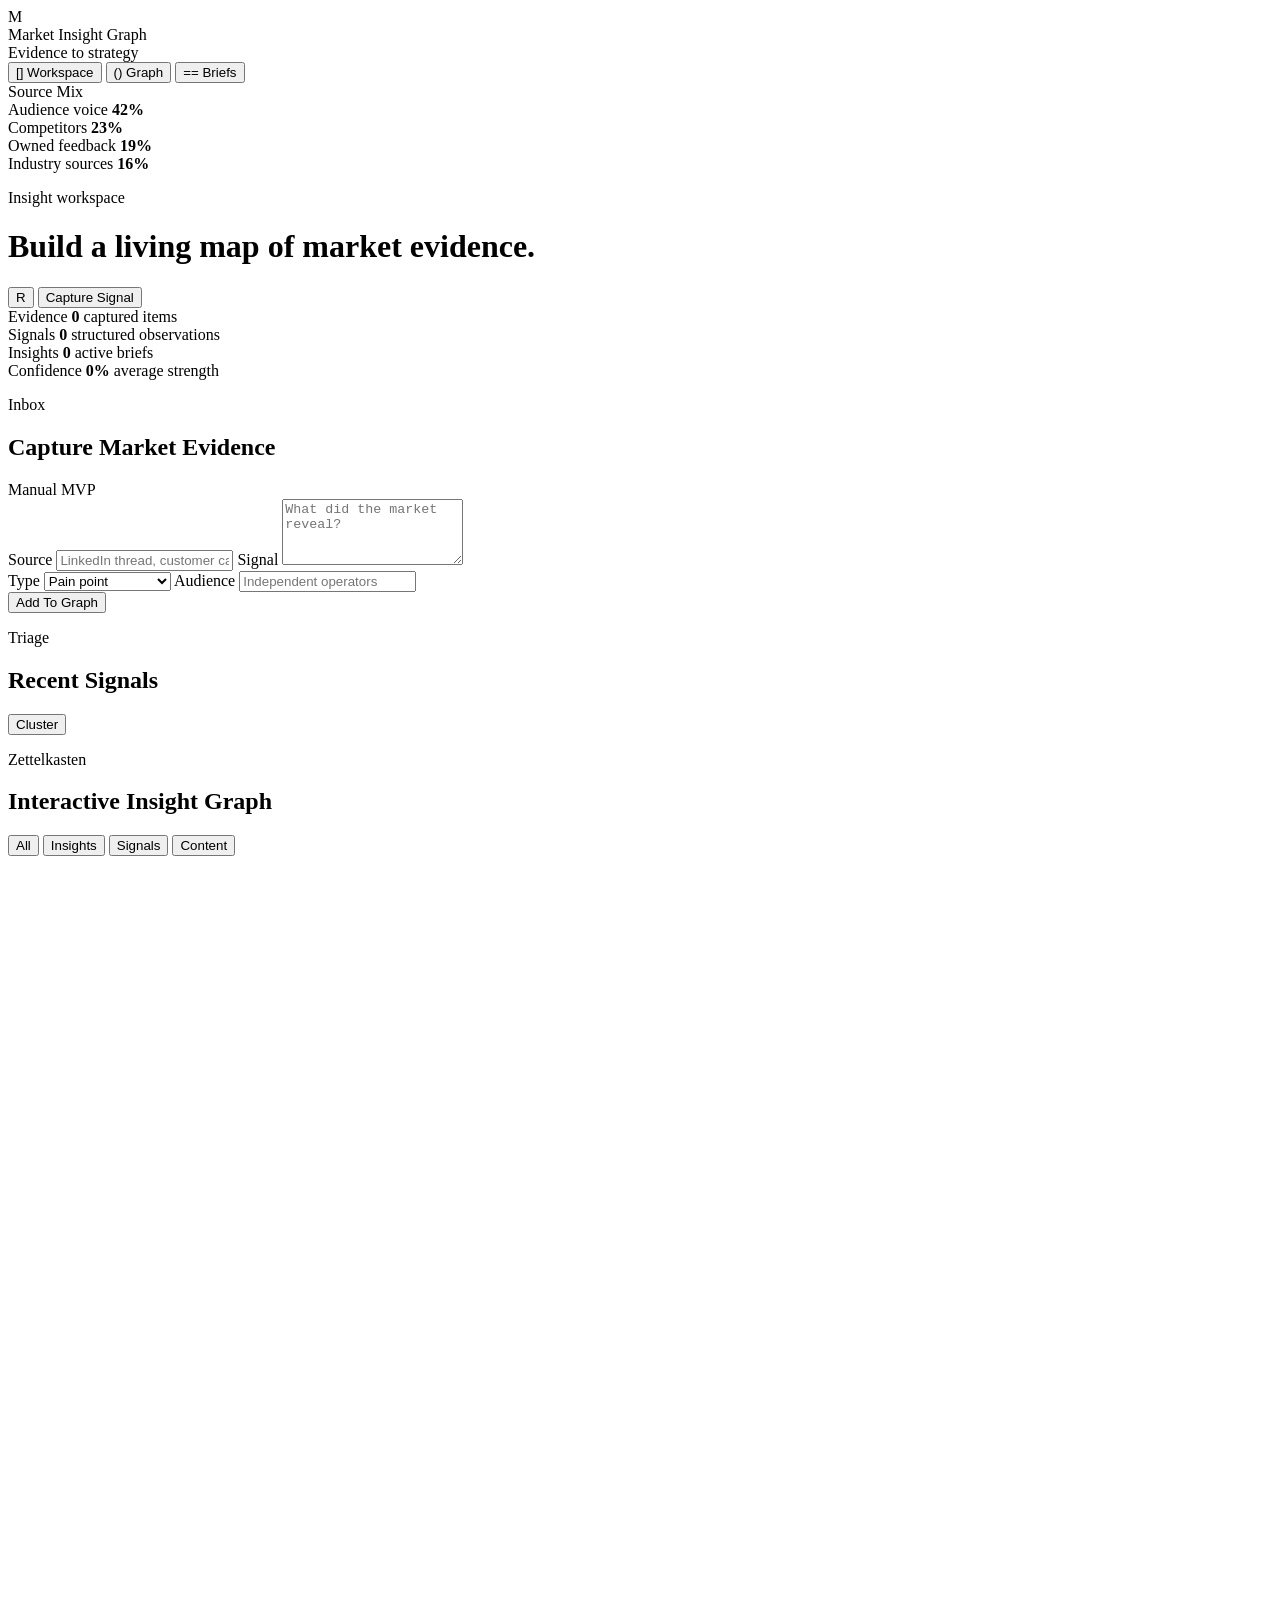
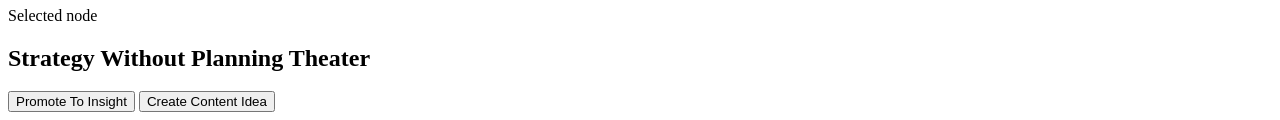
==== app/index.html @ 73455290 "Add prototype HTML" ====
<!doctype html>
<html lang="en">
  <head>
    <meta charset="utf-8">
    <meta name="viewport" content="width=device-width, initial-scale=1">
    <title>Market Insight Graph</title>
    <link rel="stylesheet" href="styles.css">
  </head>
  <body>
    <div class="app-shell">
      <aside class="sidebar" aria-label="Workspace navigation">
        <div class="brand">
          <div class="brand-mark" aria-hidden="true">M</div>
          <div>
            <div class="brand-name">Market Insight Graph</div>
            <div class="brand-subtitle">Evidence to strategy</div>
          </div>
        </div>

        <nav class="nav-list" aria-label="Primary">
          <button class="nav-item active" data-view="workspace" type="button">
            <span class="nav-icon" aria-hidden="true">[]</span>
            Workspace
          </button>
          <button class="nav-item" data-view="graph" type="button">
            <span class="nav-icon" aria-hidden="true">()</span>
            Graph
          </button>
          <button class="nav-item" data-view="briefs" type="button">
            <span class="nav-icon" aria-hidden="true">==</span>
            Briefs
          </button>
        </nav>

        <div class="source-panel">
          <div class="panel-label">Source Mix</div>
          <div class="source-row">
            <span>Audience voice</span>
            <strong>42%</strong>
          </div>
          <div class="source-row">
            <span>Competitors</span>
            <strong>23%</strong>
          </div>
          <div class="source-row">
            <span>Owned feedback</span>
            <strong>19%</strong>
          </div>
          <div class="source-row">
            <span>Industry sources</span>
            <strong>16%</strong>
          </div>
        </div>
      </aside>

      <main class="main">
        <header class="topbar">
          <div>
            <p class="eyebrow">Insight workspace</p>
            <h1>Build a living map of market evidence.</h1>
          </div>
          <div class="top-actions" aria-label="Workspace actions">
            <button class="icon-button" id="resetDemo" type="button" title="Reset demo data" aria-label="Reset demo data">R</button>
            <button class="primary-button" id="focusCapture" type="button">Capture Signal</button>
          </div>
        </header>

        <section class="metrics-grid" aria-label="Insight metrics">
          <article class="metric">
            <span class="metric-label">Evidence</span>
            <strong id="metricEvidence">0</strong>
            <span class="metric-note">captured items</span>
          </article>
          <article class="metric">
            <span class="metric-label">Signals</span>
            <strong id="metricSignals">0</strong>
            <span class="metric-note">structured observations</span>
          </article>
          <article class="metric">
            <span class="metric-label">Insights</span>
            <strong id="metricInsights">0</strong>
            <span class="metric-note">active briefs</span>
          </article>
          <article class="metric">
            <span class="metric-label">Confidence</span>
            <strong id="metricConfidence">0%</strong>
            <span class="metric-note">average strength</span>
          </article>
        </section>

        <section class="view view-active" id="workspaceView">
          <div class="workspace-grid">
            <section class="capture-panel" aria-labelledby="captureTitle">
              <div class="section-heading">
                <div>
                  <p class="eyebrow">Inbox</p>
                  <h2 id="captureTitle">Capture Market Evidence</h2>
                </div>
                <span class="status-pill">Manual MVP</span>
              </div>

              <form class="capture-form" id="captureForm">
                <label>
                  Source
                  <input id="sourceInput" name="source" type="text" placeholder="LinkedIn thread, customer call, competitor page" required>
                </label>
                <label>
                  Signal
                  <textarea id="signalInput" name="signal" rows="4" placeholder="What did the market reveal?" required></textarea>
                </label>
                <div class="form-row">
                  <label>
                    Type
                    <select id="typeInput" name="type">
                      <option value="pain_point">Pain point</option>
                      <option value="desire">Desire</option>
                      <option value="objection">Objection</option>
                      <option value="trend">Trend</option>
                      <option value="competitor_move">Competitor move</option>
                      <option value="language_pattern">Language pattern</option>
                    </select>
                  </label>
                  <label>
                    Audience
                    <input id="audienceInput" name="audience" type="text" placeholder="Independent operators">
                  </label>
                </div>
                <button class="primary-button full-width" type="submit">Add To Graph</button>
              </form>
            </section>

            <section class="signal-panel" aria-labelledby="signalsTitle">
              <div class="section-heading">
                <div>
                  <p class="eyebrow">Triage</p>
                  <h2 id="signalsTitle">Recent Signals</h2>
                </div>
                <button class="ghost-button" id="clusterSignals" type="button">Cluster</button>
              </div>
              <div class="signal-list" id="signalList"></div>
            </section>
          </div>
        </section>

        <section class="view" id="graphView">
          <div class="graph-layout">
            <section class="graph-panel" aria-labelledby="graphTitle">
              <div class="section-heading graph-heading">
                <div>
                  <p class="eyebrow">Zettelkasten</p>
                  <h2 id="graphTitle">Interactive Insight Graph</h2>
                </div>
                <div class="segmented-control" aria-label="Graph filter">
                  <button class="segment active" data-filter="all" type="button">All</button>
                  <button class="segment" data-filter="insight" type="button">Insights</button>
                  <button class="segment" data-filter="signal" type="button">Signals</button>
                  <button class="segment" data-filter="content" type="button">Content</button>
                </div>
              </div>
              <svg id="graphCanvas" viewBox="0 0 900 520" role="img" aria-label="Connected market insight graph"></svg>
            </section>

            <aside class="detail-panel" aria-labelledby="detailTitle">
              <p class="eyebrow">Selected node</p>
              <h2 id="detailTitle">Strategy Without Planning Theater</h2>
              <p id="detailSummary"></p>
              <div class="detail-meta" id="detailMeta"></div>
              <div class="detail-actions">
                <button class="primary-button" id="promoteNode" type="button">Promote To Insight</button>
                <button class="ghost-button" id="contentNode" type="button">Create Content Idea</button>
              </div>
              <div class="linked-list" id="linkedList"></div>
            </aside>
          </div>
        </section>

        <section class="view" id="briefsView">
          <div class="briefs-grid" id="briefsGrid"></div>
        </section>
      </main>
    </div>

    <div class="modal-backdrop" id="insightModal" hidden>
      <section class="modal" role="dialog" aria-modal="true" aria-labelledby="insightModalTitle">
        <div class="section-heading">
          <div>
            <p class="eyebrow">Promote signal</p>
            <h2 id="insightModalTitle">Create Insight Brief</h2>
          </div>
          <button class="icon-button" id="closeInsightModal" type="button" aria-label="Close insight form">X</button>
        </div>
        <form class="capture-form" id="insightForm">
          <label>
            Insight title
            <input id="insightTitleInput" name="title" type="text" required>
          </label>
          <label>
            Thesis
            <textarea id="insightThesisInput" name="thesis" rows="4" required></textarea>
          </label>
          <label>
            Why it matters
            <textarea id="insightWhyInput" name="why" rows="3" required></textarea>
          </label>
          <label>
            Strategic action
            <input id="insightActionInput" name="action" type="text" required>
          </label>
          <button class="primary-button full-width" type="submit">Create Insight</button>
        </form>
      </section>
    </div>

    <script src="app.js"></script>
  </body>
</html>
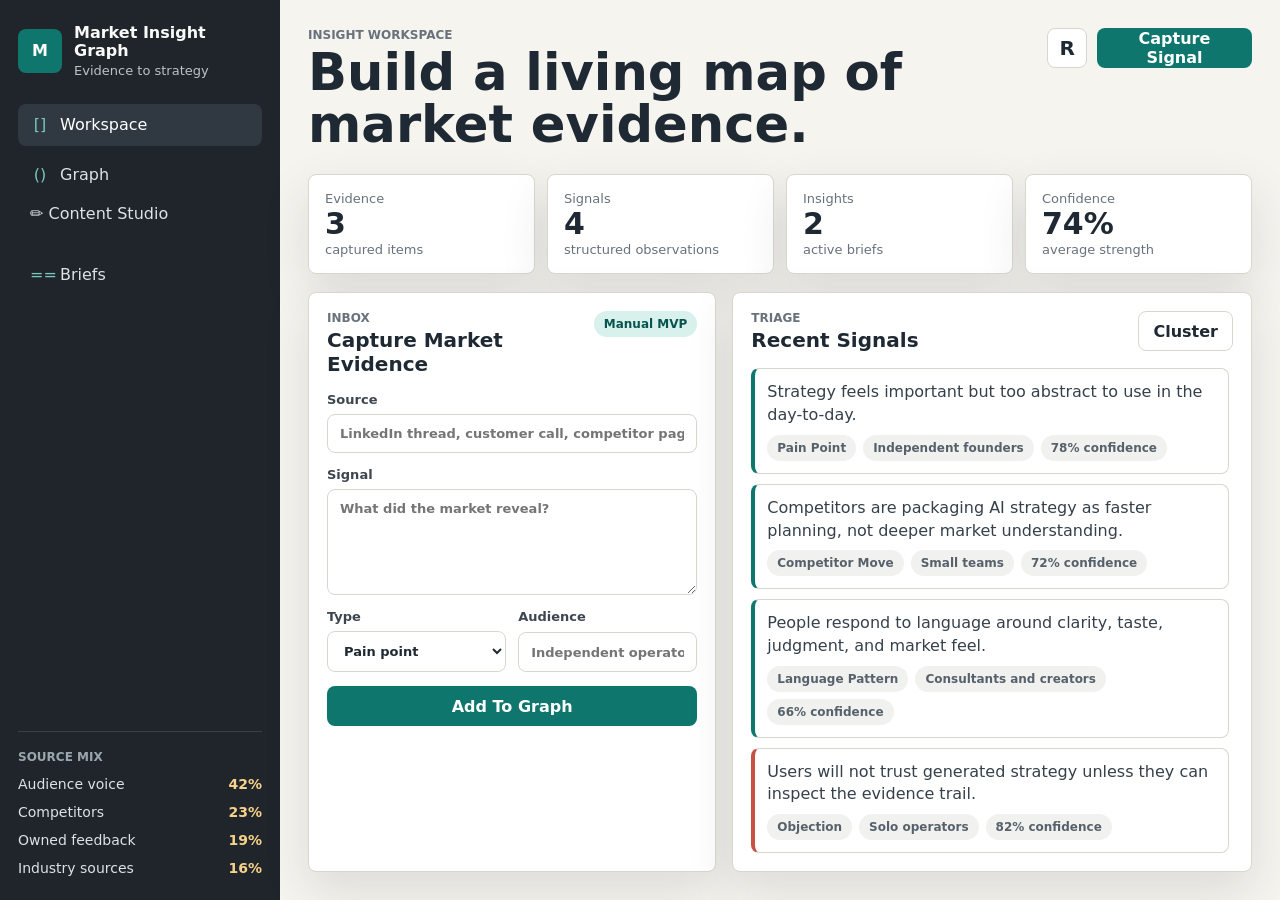
==== commit c7449c9c: "Add Content Studio — post editor, 4 graphic templates, signal queue (Jun 2026)" ====
--- a/app/index.html
+++ b/app/index.html
@@ -26,6 +26,7 @@
             <span class="nav-icon" aria-hidden="true">()</span>
             Graph
           </button>
+          <a class="nav-item" href="content-studio.html" style="text-decoration:none;display:block">✏ Content Studio</a>
           <button class="nav-item" data-view="briefs" type="button">
             <span class="nav-icon" aria-hidden="true">==</span>
             Briefs
--- a/app/styles.css
+++ b/app/styles.css
@@ -0,0 +1,674 @@
+:root {
+  color-scheme: light;
+  --bg: #f6f4ef;
+  --surface: #ffffff;
+  --surface-strong: #fdf8ed;
+  --ink: #1f2933;
+  --muted: #68717c;
+  --line: #d8d7cf;
+  --teal: #0f766e;
+  --teal-soft: #d8f1ed;
+  --coral: #c75146;
+  --gold: #b7791f;
+  --blue: #315f8c;
+  --green: #2f7d55;
+  --shadow: 0 18px 48px rgba(31, 41, 51, 0.12);
+}
+
+* {
+  box-sizing: border-box;
+}
+
+body {
+  margin: 0;
+  background: var(--bg);
+  color: var(--ink);
+  font-family: Inter, ui-sans-serif, system-ui, -apple-system, BlinkMacSystemFont, "Segoe UI", sans-serif;
+}
+
+button,
+input,
+select,
+textarea {
+  font: inherit;
+}
+
+button {
+  cursor: pointer;
+}
+
+.app-shell {
+  min-height: 100vh;
+  display: grid;
+  grid-template-columns: 280px minmax(0, 1fr);
+}
+
+.sidebar {
+  background: #20252b;
+  color: #f9faf7;
+  padding: 24px 18px;
+  display: flex;
+  flex-direction: column;
+  gap: 26px;
+}
+
+.brand {
+  display: grid;
+  grid-template-columns: 44px minmax(0, 1fr);
+  gap: 12px;
+  align-items: center;
+}
+
+.brand-mark {
+  width: 44px;
+  height: 44px;
+  border-radius: 8px;
+  display: grid;
+  place-items: center;
+  background: var(--teal);
+  color: #fff;
+  font-weight: 800;
+}
+
+.brand-name {
+  font-weight: 760;
+  line-height: 1.15;
+}
+
+.brand-subtitle {
+  margin-top: 2px;
+  color: #bac2c8;
+  font-size: 13px;
+}
+
+.nav-list {
+  display: grid;
+  gap: 8px;
+}
+
+.nav-item {
+  border: 0;
+  background: transparent;
+  color: #dce2e6;
+  min-height: 42px;
+  border-radius: 8px;
+  padding: 0 12px;
+  display: flex;
+  align-items: center;
+  gap: 10px;
+  text-align: left;
+}
+
+.nav-item.active,
+.nav-item:hover {
+  background: #303842;
+  color: #fff;
+}
+
+.nav-icon {
+  width: 20px;
+  text-align: center;
+  color: #79c8bd;
+}
+
+.source-panel {
+  margin-top: auto;
+  border-top: 1px solid rgba(255, 255, 255, 0.12);
+  padding-top: 18px;
+  display: grid;
+  gap: 12px;
+}
+
+.panel-label,
+.eyebrow {
+  margin: 0;
+  color: var(--muted);
+  font-size: 12px;
+  font-weight: 760;
+  letter-spacing: 0;
+  text-transform: uppercase;
+}
+
+.source-panel .panel-label {
+  color: #9aa7af;
+}
+
+.source-row {
+  display: flex;
+  justify-content: space-between;
+  gap: 14px;
+  color: #dce2e6;
+  font-size: 14px;
+}
+
+.source-row strong {
+  color: #f7d28a;
+}
+
+.main {
+  min-width: 0;
+  padding: 28px;
+}
+
+.topbar {
+  display: flex;
+  justify-content: space-between;
+  gap: 18px;
+  align-items: flex-start;
+}
+
+h1,
+h2,
+h3,
+p {
+  overflow-wrap: anywhere;
+}
+
+h1 {
+  margin: 4px 0 0;
+  max-width: 760px;
+  font-size: clamp(30px, 4vw, 52px);
+  line-height: 1.02;
+  letter-spacing: 0;
+}
+
+h2 {
+  margin: 3px 0 0;
+  font-size: 20px;
+  line-height: 1.2;
+}
+
+h3 {
+  margin: 0;
+  font-size: 16px;
+  line-height: 1.25;
+}
+
+.top-actions {
+  display: flex;
+  gap: 10px;
+  align-items: center;
+}
+
+.primary-button,
+.ghost-button,
+.icon-button,
+.segment {
+  min-height: 40px;
+  border-radius: 8px;
+  border: 1px solid transparent;
+  padding: 0 14px;
+  font-weight: 720;
+}
+
+.primary-button {
+  background: var(--teal);
+  color: white;
+}
+
+.primary-button:hover {
+  background: #0b5d57;
+}
+
+.ghost-button {
+  background: #fff;
+  border-color: var(--line);
+  color: var(--ink);
+}
+
+.icon-button {
+  width: 42px;
+  padding: 0;
+  background: #fff;
+  border-color: var(--line);
+  color: var(--ink);
+  font-size: 20px;
+}
+
+.full-width {
+  width: 100%;
+}
+
+.metrics-grid {
+  margin-top: 24px;
+  display: grid;
+  grid-template-columns: repeat(4, minmax(0, 1fr));
+  gap: 12px;
+}
+
+.metric,
+.capture-panel,
+.signal-panel,
+.graph-panel,
+.detail-panel,
+.brief,
+.node-card {
+  background: var(--surface);
+  border: 1px solid var(--line);
+  border-radius: 8px;
+  box-shadow: var(--shadow);
+}
+
+.metric {
+  padding: 16px;
+  display: grid;
+  gap: 3px;
+}
+
+.metric-label,
+.metric-note {
+  color: var(--muted);
+  font-size: 13px;
+}
+
+.metric strong {
+  font-size: 30px;
+  line-height: 1;
+}
+
+.view {
+  display: none;
+  margin-top: 18px;
+}
+
+.view-active {
+  display: block;
+}
+
+.workspace-grid {
+  display: grid;
+  grid-template-columns: minmax(320px, 0.88fr) minmax(0, 1.12fr);
+  gap: 16px;
+}
+
+.capture-panel,
+.signal-panel,
+.graph-panel,
+.detail-panel,
+.brief {
+  padding: 18px;
+}
+
+.section-heading {
+  display: flex;
+  align-items: flex-start;
+  justify-content: space-between;
+  gap: 14px;
+  margin-bottom: 16px;
+}
+
+.status-pill,
+.tag,
+.confidence {
+  display: inline-flex;
+  align-items: center;
+  min-height: 26px;
+  border-radius: 999px;
+  padding: 0 10px;
+  font-size: 12px;
+  font-weight: 760;
+  white-space: nowrap;
+}
+
+.status-pill {
+  background: var(--teal-soft);
+  color: #07534e;
+}
+
+.capture-form {
+  display: grid;
+  gap: 14px;
+}
+
+label {
+  display: grid;
+  gap: 7px;
+  color: #3d4650;
+  font-size: 13px;
+  font-weight: 720;
+}
+
+input,
+select,
+textarea {
+  width: 100%;
+  border: 1px solid var(--line);
+  border-radius: 8px;
+  background: #fff;
+  color: var(--ink);
+  padding: 11px 12px;
+  outline: none;
+}
+
+textarea {
+  resize: vertical;
+  min-height: 106px;
+}
+
+input:focus,
+select:focus,
+textarea:focus {
+  border-color: var(--teal);
+  box-shadow: 0 0 0 3px rgba(15, 118, 110, 0.14);
+}
+
+.form-row {
+  display: grid;
+  grid-template-columns: 1fr 1fr;
+  gap: 12px;
+}
+
+.signal-list {
+  display: grid;
+  gap: 10px;
+  max-height: 520px;
+  overflow: auto;
+  padding-right: 4px;
+}
+
+.signal-item {
+  border: 1px solid var(--line);
+  border-left: 4px solid var(--teal);
+  border-radius: 8px;
+  padding: 12px;
+  display: grid;
+  gap: 8px;
+  background: #fff;
+  text-align: left;
+  width: 100%;
+}
+
+.signal-item[data-type="objection"],
+.signal-item[data-type="contradiction"] {
+  border-left-color: var(--coral);
+}
+
+.signal-item[data-type="trend"] {
+  border-left-color: var(--blue);
+}
+
+.signal-item[data-type="desire"] {
+  border-left-color: var(--green);
+}
+
+.signal-item p {
+  margin: 0;
+  color: #35404a;
+  line-height: 1.42;
+}
+
+.signal-meta,
+.brief-meta,
+.detail-meta,
+.detail-actions {
+  display: flex;
+  flex-wrap: wrap;
+  gap: 7px;
+}
+
+.tag {
+  background: #f1f2ef;
+  color: #56616b;
+}
+
+.graph-layout {
+  display: grid;
+  grid-template-columns: minmax(0, 1fr) 340px;
+  gap: 16px;
+}
+
+.graph-heading {
+  align-items: center;
+}
+
+.segmented-control {
+  display: inline-flex;
+  border: 1px solid var(--line);
+  border-radius: 8px;
+  overflow: hidden;
+  background: #fff;
+}
+
+.segment {
+  border: 0;
+  border-radius: 0;
+  background: #fff;
+  color: #4f5a64;
+  min-height: 36px;
+}
+
+.segment.active {
+  background: #20252b;
+  color: #fff;
+}
+
+#graphCanvas {
+  width: 100%;
+  min-height: 500px;
+  display: block;
+  touch-action: none;
+  border-radius: 8px;
+  background:
+    linear-gradient(rgba(31, 41, 51, 0.055) 1px, transparent 1px),
+    linear-gradient(90deg, rgba(31, 41, 51, 0.055) 1px, transparent 1px),
+    #fbfaf6;
+  background-size: 34px 34px;
+}
+
+.graph-link {
+  stroke: #aeb6bb;
+  stroke-width: 2;
+}
+
+.graph-link.strong {
+  stroke: var(--teal);
+  stroke-width: 3;
+}
+
+.graph-node {
+  cursor: pointer;
+  user-select: none;
+}
+
+.node-ring {
+  fill: #fff;
+  stroke-width: 3;
+  filter: drop-shadow(0 8px 13px rgba(31, 41, 51, 0.16));
+}
+
+.node-text {
+  fill: #1f2933;
+  font-size: 13px;
+  font-weight: 760;
+  text-anchor: middle;
+  pointer-events: none;
+}
+
+.node-subtext {
+  fill: #68717c;
+  font-size: 11px;
+  text-anchor: middle;
+  pointer-events: none;
+}
+
+.detail-panel {
+  min-height: 360px;
+  align-self: start;
+}
+
+.detail-panel p {
+  color: #4d5963;
+  line-height: 1.5;
+}
+
+.detail-actions {
+  margin-top: 16px;
+}
+
+.detail-actions[hidden] {
+  display: none;
+}
+
+.linked-list {
+  display: grid;
+  gap: 10px;
+  margin-top: 18px;
+}
+
+.node-card {
+  box-shadow: none;
+  padding: 11px;
+}
+
+.node-card span {
+  display: block;
+  color: var(--muted);
+  font-size: 12px;
+  margin-bottom: 4px;
+}
+
+.modal-backdrop {
+  position: fixed;
+  inset: 0;
+  z-index: 20;
+  display: grid;
+  place-items: center;
+  padding: 20px;
+  background: rgba(31, 41, 51, 0.46);
+}
+
+.modal-backdrop[hidden] {
+  display: none;
+}
+
+.modal {
+  width: min(620px, 100%);
+  max-height: calc(100vh - 40px);
+  overflow: auto;
+  background: var(--surface);
+  border: 1px solid var(--line);
+  border-radius: 8px;
+  box-shadow: 0 28px 80px rgba(31, 41, 51, 0.28);
+  padding: 18px;
+}
+
+.briefs-grid {
+  display: grid;
+  grid-template-columns: repeat(2, minmax(0, 1fr));
+  gap: 16px;
+}
+
+.brief {
+  display: grid;
+  gap: 14px;
+}
+
+.brief p {
+  margin: 0;
+  color: #4d5963;
+  line-height: 1.5;
+}
+
+.brief-section {
+  display: grid;
+  gap: 6px;
+}
+
+.brief-section strong {
+  font-size: 13px;
+}
+
+.confidence.high {
+  background: #e2f4e9;
+  color: #236443;
+}
+
+.confidence.medium {
+  background: #f8edcc;
+  color: #815b14;
+}
+
+.confidence.low {
+  background: #f8dddd;
+  color: #8f332d;
+}
+
+@media (max-width: 1060px) {
+  .app-shell {
+    grid-template-columns: 1fr;
+  }
+
+  .sidebar {
+    position: static;
+    flex-direction: row;
+    align-items: center;
+    flex-wrap: wrap;
+  }
+
+  .source-panel {
+    display: none;
+  }
+
+  .nav-list {
+    display: flex;
+    flex-wrap: wrap;
+  }
+
+  .graph-layout,
+  .workspace-grid,
+  .briefs-grid {
+    grid-template-columns: 1fr;
+  }
+}
+
+@media (max-width: 720px) {
+  .main {
+    padding: 18px;
+  }
+
+  .topbar,
+  .section-heading,
+  .graph-heading {
+    flex-direction: column;
+  }
+
+  .metrics-grid {
+    grid-template-columns: repeat(2, minmax(0, 1fr));
+  }
+
+  .form-row {
+    grid-template-columns: 1fr;
+  }
+
+  .segmented-control {
+    width: 100%;
+    overflow-x: auto;
+  }
+
+  .segment {
+    flex: 1 0 auto;
+  }
+
+  #graphCanvas {
+    min-height: 420px;
+  }
+
+  .modal-backdrop {
+    align-items: start;
+  }
+}
+
+@media (max-width: 460px) {
+  .metrics-grid {
+    grid-template-columns: 1fr;
+  }
+
+  .brand {
+    grid-template-columns: 38px minmax(0, 1fr);
+  }
+
+  .brand-mark {
+    width: 38px;
+    height: 38px;
+  }
+}
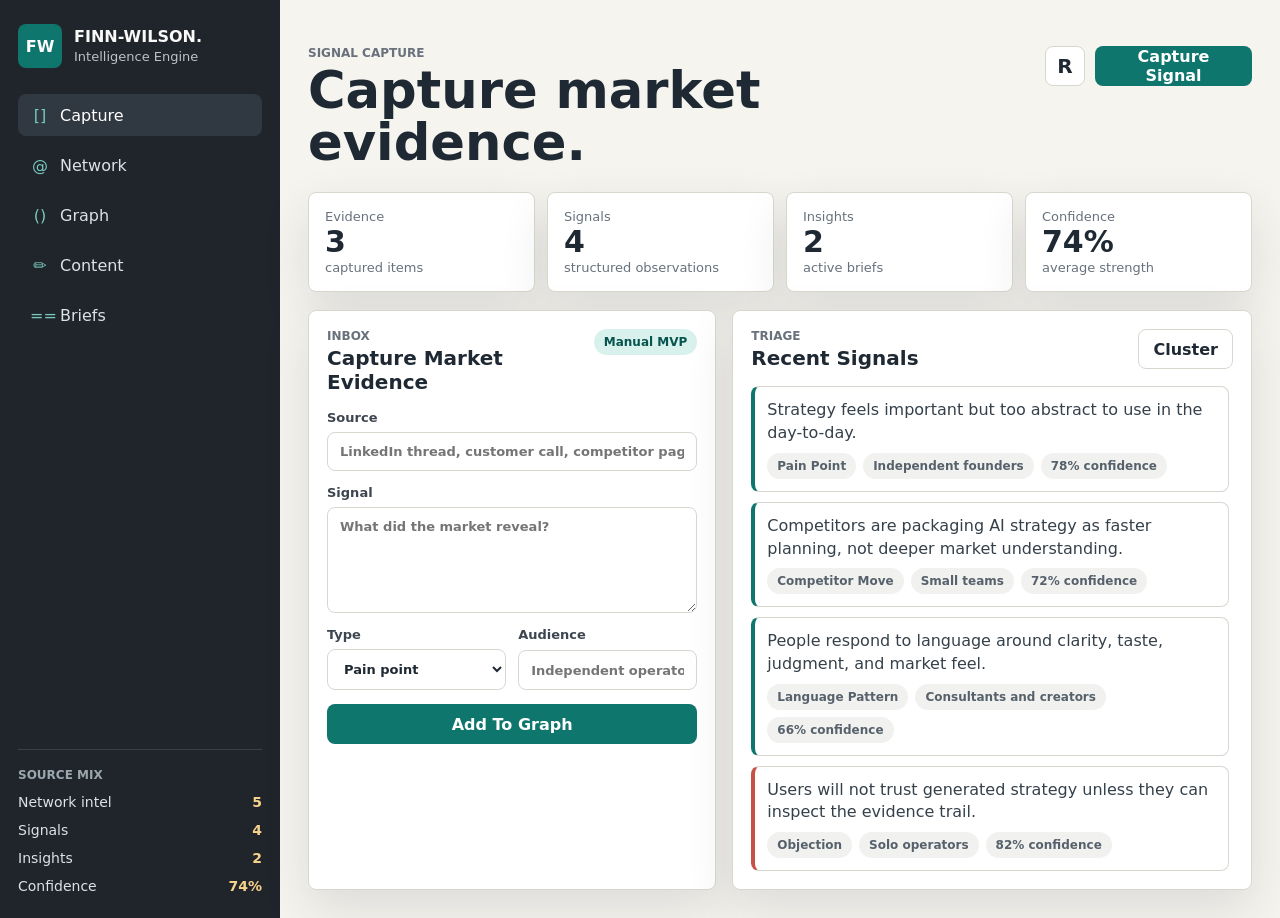
==== commit 0790352b: "Unified intelligence engine: Network profiles + Content Studio integrated (Jun 2026) - Network view:" ====
--- a/app/index.html
+++ b/app/index.html
@@ -3,30 +3,37 @@
   <head>
     <meta charset="utf-8">
     <meta name="viewport" content="width=device-width, initial-scale=1">
-    <title>Market Insight Graph</title>
+    <title>FINN-WILSON. Intelligence Engine</title>
     <link rel="stylesheet" href="styles.css">
   </head>
   <body>
     <div class="app-shell">
       <aside class="sidebar" aria-label="Workspace navigation">
         <div class="brand">
-          <div class="brand-mark" aria-hidden="true">M</div>
+          <div class="brand-mark" aria-hidden="true">FW</div>
           <div>
-            <div class="brand-name">Market Insight Graph</div>
-            <div class="brand-subtitle">Evidence to strategy</div>
+            <div class="brand-name">FINN-WILSON.</div>
+            <div class="brand-subtitle">Intelligence Engine</div>
           </div>
         </div>
 
         <nav class="nav-list" aria-label="Primary">
           <button class="nav-item active" data-view="workspace" type="button">
             <span class="nav-icon" aria-hidden="true">[]</span>
-            Workspace
+            Capture
+          </button>
+          <button class="nav-item" data-view="network" type="button">
+            <span class="nav-icon" aria-hidden="true">@</span>
+            Network
           </button>
           <button class="nav-item" data-view="graph" type="button">
             <span class="nav-icon" aria-hidden="true">()</span>
             Graph
           </button>
-          <a class="nav-item" href="content-studio.html" style="text-decoration:none;display:block">✏ Content Studio</a>
+          <button class="nav-item" data-view="content" type="button">
+            <span class="nav-icon" aria-hidden="true">✏</span>
+            Content
+          </button>
           <button class="nav-item" data-view="briefs" type="button">
             <span class="nav-icon" aria-hidden="true">==</span>
             Briefs
@@ -35,83 +42,44 @@
 
         <div class="source-panel">
           <div class="panel-label">Source Mix</div>
-          <div class="source-row">
-            <span>Audience voice</span>
-            <strong>42%</strong>
-          </div>
-          <div class="source-row">
-            <span>Competitors</span>
-            <strong>23%</strong>
-          </div>
-          <div class="source-row">
-            <span>Owned feedback</span>
-            <strong>19%</strong>
-          </div>
-          <div class="source-row">
-            <span>Industry sources</span>
-            <strong>16%</strong>
-          </div>
+          <div class="source-row"><span>Network intel</span><strong id="srcNetwork">—</strong></div>
+          <div class="source-row"><span>Signals</span><strong id="srcSignals">—</strong></div>
+          <div class="source-row"><span>Insights</span><strong id="srcInsights">—</strong></div>
+          <div class="source-row"><span>Confidence</span><strong id="srcConfidence">—</strong></div>
         </div>
       </aside>
 
-      <main class="main">
-        <header class="topbar">
-          <div>
-            <p class="eyebrow">Insight workspace</p>
-            <h1>Build a living map of market evidence.</h1>
-          </div>
-          <div class="top-actions" aria-label="Workspace actions">
-            <button class="icon-button" id="resetDemo" type="button" title="Reset demo data" aria-label="Reset demo data">R</button>
-            <button class="primary-button" id="focusCapture" type="button">Capture Signal</button>
-          </div>
-        </header>
-
-        <section class="metrics-grid" aria-label="Insight metrics">
-          <article class="metric">
-            <span class="metric-label">Evidence</span>
-            <strong id="metricEvidence">0</strong>
-            <span class="metric-note">captured items</span>
-          </article>
-          <article class="metric">
-            <span class="metric-label">Signals</span>
-            <strong id="metricSignals">0</strong>
-            <span class="metric-note">structured observations</span>
-          </article>
-          <article class="metric">
-            <span class="metric-label">Insights</span>
-            <strong id="metricInsights">0</strong>
-            <span class="metric-note">active briefs</span>
-          </article>
-          <article class="metric">
-            <span class="metric-label">Confidence</span>
-            <strong id="metricConfidence">0%</strong>
-            <span class="metric-note">average strength</span>
-          </article>
-        </section>
-
+      <main class="main" id="mainContent">
+
+        <!-- ═══════════════ WORKSPACE VIEW ═══════════════ -->
         <section class="view view-active" id="workspaceView">
-          <div class="workspace-grid">
+          <header class="topbar">
+            <div>
+              <p class="eyebrow">Signal capture</p>
+              <h1>Capture market evidence.</h1>
+            </div>
+            <div class="top-actions">
+              <button class="icon-button" id="resetDemo" type="button" title="Reset demo data">R</button>
+              <button class="primary-button" id="focusCapture" type="button">Capture Signal</button>
+            </div>
+          </header>
+          <section class="metrics-grid" aria-label="Insight metrics">
+            <article class="metric"><span class="metric-label">Evidence</span><strong id="metricEvidence">0</strong><span class="metric-note">captured items</span></article>
+            <article class="metric"><span class="metric-label">Signals</span><strong id="metricSignals">0</strong><span class="metric-note">structured observations</span></article>
+            <article class="metric"><span class="metric-label">Insights</span><strong id="metricInsights">0</strong><span class="metric-note">active briefs</span></article>
+            <article class="metric"><span class="metric-label">Confidence</span><strong id="metricConfidence">0%</strong><span class="metric-note">average strength</span></article>
+          </section>
+          <div class="workspace-grid" style="margin-top:18px">
             <section class="capture-panel" aria-labelledby="captureTitle">
               <div class="section-heading">
-                <div>
-                  <p class="eyebrow">Inbox</p>
-                  <h2 id="captureTitle">Capture Market Evidence</h2>
-                </div>
+                <div><p class="eyebrow">Inbox</p><h2 id="captureTitle">Capture Market Evidence</h2></div>
                 <span class="status-pill">Manual MVP</span>
               </div>
-
               <form class="capture-form" id="captureForm">
-                <label>
-                  Source
-                  <input id="sourceInput" name="source" type="text" placeholder="LinkedIn thread, customer call, competitor page" required>
-                </label>
-                <label>
-                  Signal
-                  <textarea id="signalInput" name="signal" rows="4" placeholder="What did the market reveal?" required></textarea>
-                </label>
+                <label>Source<input id="sourceInput" name="source" type="text" placeholder="LinkedIn thread, customer call, competitor page" required></label>
+                <label>Signal<textarea id="signalInput" name="signal" rows="4" placeholder="What did the market reveal?" required></textarea></label>
                 <div class="form-row">
-                  <label>
-                    Type
+                  <label>Type
                     <select id="typeInput" name="type">
                       <option value="pain_point">Pain point</option>
                       <option value="desire">Desire</option>
@@ -121,21 +89,14 @@
                       <option value="language_pattern">Language pattern</option>
                     </select>
                   </label>
-                  <label>
-                    Audience
-                    <input id="audienceInput" name="audience" type="text" placeholder="Independent operators">
-                  </label>
+                  <label>Audience<input id="audienceInput" name="audience" type="text" placeholder="Independent operators"></label>
                 </div>
                 <button class="primary-button full-width" type="submit">Add To Graph</button>
               </form>
             </section>
-
             <section class="signal-panel" aria-labelledby="signalsTitle">
               <div class="section-heading">
-                <div>
-                  <p class="eyebrow">Triage</p>
-                  <h2 id="signalsTitle">Recent Signals</h2>
-                </div>
+                <div><p class="eyebrow">Triage</p><h2 id="signalsTitle">Recent Signals</h2></div>
                 <button class="ghost-button" id="clusterSignals" type="button">Cluster</button>
               </div>
               <div class="signal-list" id="signalList"></div>
@@ -143,24 +104,55 @@
           </div>
         </section>
 
+        <!-- ═══════════════ NETWORK VIEW ═══════════════ -->
+        <section class="view" id="networkView">
+          <header class="topbar">
+            <div><p class="eyebrow">Relationship intelligence</p><h1>Know everyone. Call anyone.</h1></div>
+            <div class="top-actions">
+              <button class="ghost-button" id="addProfileBtn" type="button">+ Add Profile</button>
+            </div>
+          </header>
+
+          <!-- Connection Generator -->
+          <div class="connection-generator" style="margin-top:18px">
+            <div class="section-heading">
+              <div><p class="eyebrow">Generated from your insight graph</p><h2>Who to connect with next</h2></div>
+              <span class="status-pill">Auto-generated</span>
+            </div>
+            <div class="gen-targets" id="connectionTargets"></div>
+          </div>
+
+          <!-- Tier 1 -->
+          <div class="profiles-section" style="margin-top:24px">
+            <p class="eyebrow" style="margin-bottom:12px">Tier 1 — Priority relationships</p>
+            <div class="profiles-grid" id="tier1Grid"></div>
+          </div>
+
+          <!-- Tier 2 -->
+          <div class="profiles-section" style="margin-top:20px">
+            <p class="eyebrow" style="margin-bottom:12px">Tier 2 — Growing relationships</p>
+            <div class="profiles-grid" id="tier2Grid"></div>
+          </div>
+        </section>
+
+        <!-- ═══════════════ GRAPH VIEW ═══════════════ -->
         <section class="view" id="graphView">
-          <div class="graph-layout">
+          <header class="topbar">
+            <div><p class="eyebrow">Zettelkasten</p><h1>Interactive Insight Graph</h1></div>
+            <div class="top-actions">
+              <div class="segmented-control" aria-label="Graph filter">
+                <button class="segment active" data-filter="all" type="button">All</button>
+                <button class="segment" data-filter="insight" type="button">Insights</button>
+                <button class="segment" data-filter="signal" type="button">Signals</button>
+                <button class="segment" data-filter="content" type="button">Content</button>
+              </div>
+            </div>
+          </header>
+          <div class="graph-layout" style="margin-top:18px">
             <section class="graph-panel" aria-labelledby="graphTitle">
-              <div class="section-heading graph-heading">
-                <div>
-                  <p class="eyebrow">Zettelkasten</p>
-                  <h2 id="graphTitle">Interactive Insight Graph</h2>
-                </div>
-                <div class="segmented-control" aria-label="Graph filter">
-                  <button class="segment active" data-filter="all" type="button">All</button>
-                  <button class="segment" data-filter="insight" type="button">Insights</button>
-                  <button class="segment" data-filter="signal" type="button">Signals</button>
-                  <button class="segment" data-filter="content" type="button">Content</button>
-                </div>
-              </div>
+              <div class="section-heading graph-heading"><p class="eyebrow">Signal network</p></div>
               <svg id="graphCanvas" viewBox="0 0 900 520" role="img" aria-label="Connected market insight graph"></svg>
             </section>
-
             <aside class="detail-panel" aria-labelledby="detailTitle">
               <p class="eyebrow">Selected node</p>
               <h2 id="detailTitle">Strategy Without Planning Theater</h2>
@@ -168,46 +160,271 @@
               <div class="detail-meta" id="detailMeta"></div>
               <div class="detail-actions">
                 <button class="primary-button" id="promoteNode" type="button">Promote To Insight</button>
-                <button class="ghost-button" id="contentNode" type="button">Create Content Idea</button>
+                <button class="ghost-button" id="contentNode" type="button">Create Content</button>
               </div>
               <div class="linked-list" id="linkedList"></div>
             </aside>
           </div>
         </section>
 
+        <!-- ═══════════════ CONTENT VIEW ═══════════════ -->
+        <section class="view" id="contentView">
+          <div class="content-panels">
+            <!-- Signal queue -->
+            <aside class="cs-panel cs-signals">
+              <div class="cs-panel-head">
+                <p class="eyebrow">Signal Queue</p>
+              </div>
+              <div class="cs-signal-list" id="csSignalList"></div>
+              <div class="cs-panel-foot">
+                <button class="cs-add-btn" id="csAddSignalBtn">+ Add signal</button>
+              </div>
+            </aside>
+
+            <!-- Post editor -->
+            <main class="cs-panel cs-editor">
+              <div class="cs-format-bar">
+                <button class="cs-fmt-tab active" data-fmt="teardown" type="button">Teardown</button>
+                <button class="cs-fmt-tab" data-fmt="thesis" type="button">Thesis Post</button>
+                <button class="cs-fmt-tab" data-fmt="framework" type="button">Framework</button>
+                <button class="cs-fmt-tab" data-fmt="tool" type="button">Tool Pull</button>
+                <div class="cs-voice-score">
+                  <span class="vs-label">Voice</span>
+                  <span class="vs-value" id="vsValue">—</span>
+                </div>
+              </div>
+              <div class="cs-editor-body">
+                <div class="cs-voice-hint">
+                  <span class="cs-hint-stream" id="csHintStream">From the Field</span>
+                  <p class="cs-hint-text" id="csHintText">Real numbers, real observation. Feels like a debrief. First person throughout. If you haven't got a real number, go get one.</p>
+                </div>
+                <div class="cs-hooks" id="csHooks" hidden>
+                  <p class="eyebrow" style="margin-bottom:8px">Suggested hooks — click to use</p>
+                  <div class="cs-hook-list" id="csHookList"></div>
+                </div>
+                <div class="cs-active-signal" id="csActiveSignal" hidden>
+                  <span id="csActiveSignalText"></span>
+                </div>
+                <textarea class="cs-textarea" id="csTextarea" placeholder="Pick a signal or click a hook to start..."></textarea>
+                <div class="cs-voice-flags" id="csVoiceFlags" hidden></div>
+                <div class="cs-footer">
+                  <span class="cs-char-count" id="csCharCount">0 / 3000</span>
+                  <button class="cs-btn-save" id="csBtnSave" type="button">Save draft</button>
+                  <button class="cs-btn-copy" id="csBtnCopy" type="button">Copy</button>
+                  <button class="cs-btn-linkedin" id="csBtnLinkedIn" type="button">Open LinkedIn ↗</button>
+                </div>
+              </div>
+            </main>
+
+            <!-- Graphic studio -->
+            <aside class="cs-panel cs-graphic">
+              <div class="cs-panel-head">
+                <p class="eyebrow" style="margin-bottom:8px">Graphic Studio</p>
+                <div class="cs-tpl-tabs">
+                  <button class="cs-tpl active" data-tpl="quote" type="button">Quote</button>
+                  <button class="cs-tpl" data-tpl="stat" type="button">Stat</button>
+                  <button class="cs-tpl" data-tpl="framework" type="button">Frame</button>
+                  <button class="cs-tpl" data-tpl="split" type="button">Split</button>
+                </div>
+              </div>
+              <div class="cs-graphic-preview" id="csGraphicPreview"></div>
+              <div class="cs-graphic-controls">
+                <input class="cs-gc-input" id="csGcHeadline" placeholder="Headline..." maxlength="120">
+                <input class="cs-gc-input" id="csGcSubtext" placeholder="Subtext..." maxlength="140">
+                <div class="cs-gc-row">
+                  <input class="cs-gc-input" id="csGcStat" placeholder="Stat" maxlength="20" style="max-width:84px">
+                  <input class="cs-gc-input" id="csGcStatLabel" placeholder="Stat label...">
+                </div>
+                <div class="cs-graphic-actions">
+                  <button class="ghost-button" id="csBtnCopySvg" type="button">Copy SVG</button>
+                  <button class="primary-button" id="csBtnDownload" type="button">Download PNG</button>
+                </div>
+              </div>
+            </aside>
+          </div>
+        </section>
+
+        <!-- ═══════════════ BRIEFS VIEW ═══════════════ -->
         <section class="view" id="briefsView">
-          <div class="briefs-grid" id="briefsGrid"></div>
+          <header class="topbar">
+            <div><p class="eyebrow">Analysis</p><h1>Insight Briefs</h1></div>
+          </header>
+          <div class="briefs-grid" id="briefsGrid" style="margin-top:18px"></div>
         </section>
+
       </main>
     </div>
 
+    <!-- ═══ MODAL: Promote signal to insight ═══ -->
     <div class="modal-backdrop" id="insightModal" hidden>
       <section class="modal" role="dialog" aria-modal="true" aria-labelledby="insightModalTitle">
         <div class="section-heading">
-          <div>
-            <p class="eyebrow">Promote signal</p>
-            <h2 id="insightModalTitle">Create Insight Brief</h2>
-          </div>
-          <button class="icon-button" id="closeInsightModal" type="button" aria-label="Close insight form">X</button>
+          <div><p class="eyebrow">Promote signal</p><h2 id="insightModalTitle">Create Insight Brief</h2></div>
+          <button class="icon-button" id="closeInsightModal" type="button">✕</button>
         </div>
         <form class="capture-form" id="insightForm">
-          <label>
-            Insight title
-            <input id="insightTitleInput" name="title" type="text" required>
+          <label>Insight title<input id="insightTitleInput" name="title" type="text" required></label>
+          <label>Thesis<textarea id="insightThesisInput" name="thesis" rows="4" required></textarea></label>
+          <label>Why it matters<textarea id="insightWhyInput" name="why" rows="3" required></textarea></label>
+          <label>Strategic action<input id="insightActionInput" name="action" type="text" required></label>
+          <button class="primary-button full-width" type="submit">Create Insight</button>
+        </form>
+      </section>
+    </div>
+
+    <!-- ═══ MODAL: Profile detail ═══ -->
+    <div class="modal-backdrop" id="profileModal" hidden>
+      <section class="modal profile-modal" role="dialog" aria-modal="true">
+        <div class="profile-modal-header">
+          <div class="profile-avatar large" id="pmAvatar">KF</div>
+          <div style="flex:1;min-width:0">
+            <h2 id="pmName" style="margin:0 0 3px"></h2>
+            <p class="pm-role" id="pmRoleCompany"></p>
+            <p class="pm-location" id="pmLocation"></p>
+          </div>
+          <div class="pm-header-right">
+            <span class="pm-status-badge" id="pmStatusBadge">Warm</span>
+            <button class="icon-button" id="closeProfileModal" type="button">✕</button>
+          </div>
+        </div>
+        <div class="profile-modal-body">
+          <div class="pm-section">
+            <h4>Current Priority</h4>
+            <p id="pmPriority"></p>
+          </div>
+          <div class="pm-section">
+            <h4>What They Know</h4>
+            <p id="pmExpertise"></p>
+          </div>
+          <div class="pm-section">
+            <h4>Personal Intel</h4>
+            <p id="pmBackground" style="margin-bottom:10px"></p>
+            <div class="pm-intel-row">
+              <div class="pm-intel-field"><span class="pm-field-label">Kids</span><span id="pmKids">—</span></div>
+              <div class="pm-intel-field"><span class="pm-field-label">Birthday</span><span id="pmBirthday">—</span></div>
+              <div class="pm-intel-field"><span class="pm-field-label">Phone</span><span id="pmPhone">—</span></div>
+            </div>
+            <button class="pm-edit-btn" id="pmEditPersonalBtn" type="button">+ Add / edit personal intel</button>
+          </div>
+          <div class="pm-section">
+            <h4>Why They Matter</h4>
+            <p id="pmWhyMatters"></p>
+          </div>
+          <div class="pm-section">
+            <h4>Next Action</h4>
+            <p id="pmNextAction" class="pm-next-action"></p>
+          </div>
+          <div class="pm-section">
+            <h4>Touch Points</h4>
+            <div class="pm-touch-points" id="pmTouchPoints"></div>
+            <button class="pm-edit-btn" id="pmLogTouchBtn" type="button">+ Log touch point</button>
+          </div>
+        </div>
+        <div class="profile-modal-footer">
+          <button class="ghost-button" id="pmCreateContent" type="button">Create Content →</button>
+          <button class="icon-button" id="pmCloseFooter" type="button" style="margin-left:auto">✕ Close</button>
+        </div>
+      </section>
+    </div>
+
+    <!-- ═══ MODAL: Add profile ═══ -->
+    <div class="modal-backdrop" id="addProfileModal" hidden>
+      <section class="modal" role="dialog" aria-modal="true">
+        <div class="section-heading">
+          <div><p class="eyebrow">Network</p><h2>Add Profile</h2></div>
+          <button class="icon-button" id="closeAddProfile" type="button">✕</button>
+        </div>
+        <form class="capture-form" id="addProfileForm">
+          <div class="form-row">
+            <label>Name<input name="name" required placeholder="Full name"></label>
+            <label>Tier
+              <select name="tier">
+                <option value="1">Tier 1 — Priority</option>
+                <option value="2">Tier 2 — Growing</option>
+              </select>
+            </label>
+          </div>
+          <div class="form-row">
+            <label>Role<input name="role" placeholder="Head of Fleet Electrification"></label>
+            <label>Company<input name="company" placeholder="DHL Supply Chain"></label>
+          </div>
+          <label>Location<input name="location" placeholder="Netherlands"></label>
+          <label>Background / What they know<textarea name="background" rows="2" placeholder="Who they are, what they work on"></textarea></label>
+          <label>Why they matter<textarea name="why" rows="2" placeholder="Strategic value to you"></textarea></label>
+          <label>Next action<input name="next_action" placeholder="Reply, meeting, research..."></label>
+          <button class="primary-button full-width" type="submit">Add to Network</button>
+        </form>
+      </section>
+    </div>
+
+    <!-- ═══ MODAL: Log touch point ═══ -->
+    <div class="modal-backdrop" id="touchPointModal" hidden>
+      <section class="modal" role="dialog" aria-modal="true">
+        <div class="section-heading">
+          <div><p class="eyebrow">Relationship</p><h2>Log Touch Point</h2></div>
+          <button class="icon-button" id="closeTouchModal" type="button">✕</button>
+        </div>
+        <form class="capture-form" id="touchPointForm">
+          <label>Channel
+            <select name="channel">
+              <option>LinkedIn</option>
+              <option>HeyReach</option>
+              <option>Email</option>
+              <option>Phone</option>
+              <option>Meeting</option>
+              <option>Other</option>
+            </select>
           </label>
-          <label>
-            Thesis
-            <textarea id="insightThesisInput" name="thesis" rows="4" required></textarea>
+          <label>Notes<textarea name="note" rows="4" placeholder="What was said, what you learned, what came up..." required></textarea></label>
+          <label>Date<input type="date" name="date" required></label>
+          <button class="primary-button full-width" type="submit">Log It</button>
+        </form>
+      </section>
+    </div>
+
+    <!-- ═══ MODAL: Edit personal intel ═══ -->
+    <div class="modal-backdrop" id="editPersonalModal" hidden>
+      <section class="modal" role="dialog" aria-modal="true">
+        <div class="section-heading">
+          <div><p class="eyebrow">Profile</p><h2>Personal Intel</h2></div>
+          <button class="icon-button" id="closeEditPersonal" type="button">✕</button>
+        </div>
+        <form class="capture-form" id="editPersonalForm">
+          <label>Background<textarea name="background" rows="3"></textarea></label>
+          <div class="form-row">
+            <label>Kids<input name="kids" placeholder="Names, ages..."></label>
+            <label>Birthday<input name="birthday" placeholder="Month / Day"></label>
+          </div>
+          <div class="form-row">
+            <label>Phone<input name="phone" placeholder="+44..."></label>
+            <label>Email<input name="email" type="email"></label>
+          </div>
+          <label>Hobbies / Interests<input name="hobbies"></label>
+          <label>Next action<input name="next_action"></label>
+          <button class="primary-button full-width" type="submit">Save Intel</button>
+        </form>
+      </section>
+    </div>
+
+    <!-- ═══ MODAL: Add content signal ═══ -->
+    <div class="modal-backdrop" id="csAddSignalModal" hidden>
+      <section class="modal" role="dialog" aria-modal="true">
+        <div class="section-heading">
+          <div><p class="eyebrow">Content</p><h2>Add Signal</h2></div>
+          <button class="icon-button" id="closeCsAddSignal" type="button">✕</button>
+        </div>
+        <form class="capture-form" id="csAddSignalForm">
+          <label>Signal<textarea name="text" rows="3" placeholder="What did you observe? Specific — a number, a quote, a pattern." required></textarea></label>
+          <label>Source<input name="source" placeholder="HeyReach inbox / Prologis field / News"></label>
+          <label>Best format
+            <select name="format">
+              <option value="teardown">Teardown (field observation, real numbers)</option>
+              <option value="thesis">Thesis Post (news + operating-model lens)</option>
+              <option value="framework">Framework (principle or pattern to name)</option>
+              <option value="tool">Tool Pull (decision + tool CTA)</option>
+            </select>
           </label>
-          <label>
-            Why it matters
-            <textarea id="insightWhyInput" name="why" rows="3" required></textarea>
-          </label>
-          <label>
-            Strategic action
-            <input id="insightActionInput" name="action" type="text" required>
-          </label>
-          <button class="primary-button full-width" type="submit">Create Insight</button>
+          <button class="primary-button full-width" type="submit">Add Signal</button>
         </form>
       </section>
     </div>
--- a/app/styles.css
+++ b/app/styles.css
@@ -672,3 +672,195 @@
     height: 38px;
   }
 }
+
+/* ════════════════════════════════════════════════════════════════════════
+   NETWORK VIEW
+   ════════════════════════════════════════════════════════════════════════ */
+
+/* Connection generator */
+.connection-generator {
+  background: var(--surface);
+  border: 1px solid var(--line);
+  border-radius: 8px;
+  padding: 20px;
+  margin-bottom: 4px;
+}
+.gen-targets {
+  display: grid;
+  grid-template-columns: repeat(auto-fill, minmax(260px, 1fr));
+  gap: 12px;
+  margin-top: 14px;
+}
+.gen-target {
+  background: var(--bg);
+  border: 1px solid var(--line);
+  border-radius: 8px;
+  padding: 14px;
+}
+.gen-target-header { display: flex; align-items: center; gap: 8px; margin-bottom: 4px; }
+.gen-target-dot { width: 9px; height: 9px; border-radius: 50%; flex-shrink: 0; }
+.gen-target-role { font-weight: 720; font-size: 14px; }
+.gen-target-companies { font-size: 12px; color: var(--muted); margin-bottom: 8px; }
+.gen-target-why { font-size: 13px; color: #4d5963; line-height: 1.4; margin-bottom: 6px; }
+.gen-target-angle { font-size: 12px; font-style: italic; color: var(--muted); margin-bottom: 8px; }
+.gen-target-search { font-size: 11px; color: var(--teal); background: var(--teal-soft); padding: 5px 8px; border-radius: 4px; word-break: break-word; }
+
+/* Profile grid */
+.profiles-section { margin-bottom: 8px; }
+.profiles-grid {
+  display: grid;
+  grid-template-columns: repeat(auto-fill, minmax(190px, 1fr));
+  gap: 12px;
+}
+.profile-empty { color: var(--muted); font-size: 13px; padding: 12px; }
+.profile-card {
+  background: var(--surface);
+  border: 1px solid var(--line);
+  border-radius: 8px;
+  padding: 16px;
+  cursor: pointer;
+  transition: border-color 0.15s, box-shadow 0.15s;
+  text-align: left;
+  width: 100%;
+}
+.profile-card:hover { border-color: var(--teal); box-shadow: 0 4px 16px rgba(15,118,110,0.1); }
+.profile-card-top { display: flex; justify-content: space-between; align-items: flex-start; margin-bottom: 10px; }
+.profile-avatar {
+  width: 42px; height: 42px; border-radius: 50%;
+  color: white; display: grid; place-items: center;
+  font-weight: 700; font-size: 14px;
+}
+.profile-avatar.large { width: 52px; height: 52px; font-size: 16px; flex-shrink: 0; }
+.profile-urgent { background: #c75146; color: white; width: 20px; height: 20px; border-radius: 50%; font-size: 12px; font-weight: 700; display: grid; place-items: center; }
+.profile-name { font-weight: 720; font-size: 14px; margin-bottom: 2px; }
+.profile-role { font-size: 12px; color: var(--muted); margin-bottom: 8px; line-height: 1.35; }
+.profile-footer { display: flex; align-items: center; justify-content: space-between; margin-bottom: 6px; }
+.profile-status { display: inline-flex; align-items: center; gap: 5px; font-size: 11px; font-weight: 700; }
+.profile-status::before { content: ''; width: 7px; height: 7px; border-radius: 50%; }
+.status-hot { color: #c75146; }
+.status-hot::before { background: #c75146; }
+.status-warm { color: #d97706; }
+.status-warm::before { background: #d97706; }
+.status-cold { color: #9aa7af; }
+.status-cold::before { background: #9aa7af; }
+.status-strong { color: #0f766e; }
+.status-strong::before { background: #0f766e; }
+.profile-strength { font-size: 11px; color: var(--muted); }
+.profile-next-action { font-size: 11px; color: #dc2626; line-height: 1.35; border-top: 1px solid var(--line); padding-top: 6px; margin-top: 4px; }
+
+/* Profile modal */
+.profile-modal { width: min(680px, 100%); padding: 0; overflow: hidden; max-height: calc(100vh - 40px); display: flex; flex-direction: column; }
+.profile-modal-header { display: flex; align-items: flex-start; gap: 14px; padding: 20px; border-bottom: 1px solid var(--line); background: var(--surface-strong); flex-shrink: 0; }
+.pm-role { color: var(--muted); font-size: 13px; margin: 2px 0 1px; }
+.pm-location { color: var(--muted); font-size: 12px; margin: 0; }
+.pm-header-right { margin-left: auto; display: flex; align-items: center; gap: 10px; flex-shrink: 0; }
+.pm-status-badge { padding: 4px 12px; border-radius: 999px; font-size: 12px; font-weight: 700; background: #f8edcc; color: #815b14; }
+.pm-status-badge.hot { background: #f8dddd; color: #8f332d; }
+.pm-status-badge.strong { background: #e2f4e9; color: #236443; }
+.profile-modal-body { padding: 20px; display: grid; gap: 16px; overflow-y: auto; flex: 1; }
+.pm-section h4 { font-size: 11px; font-weight: 700; text-transform: uppercase; letter-spacing: 0.06em; color: var(--muted); margin: 0 0 6px; }
+.pm-section p { color: #35404a; line-height: 1.5; font-size: 14px; margin: 0; }
+.pm-intel-row { display: flex; gap: 20px; flex-wrap: wrap; margin-bottom: 6px; }
+.pm-intel-field { display: grid; gap: 2px; }
+.pm-field-label { font-size: 11px; color: var(--muted); display: block; }
+.pm-edit-btn { background: none; border: none; color: var(--teal); font-size: 12px; padding: 4px 0; font-weight: 500; cursor: pointer; }
+.pm-next-action { color: #374151 !important; }
+.pm-next-action.urgent { color: #dc2626 !important; font-weight: 600; }
+.pm-touch-points { display: grid; gap: 10px; }
+.pm-touch { padding-left: 12px; border-left: 2px solid var(--line); }
+.pm-touch-meta { display: flex; align-items: center; gap: 8px; margin-bottom: 3px; }
+.pm-touch-date { font-size: 11px; color: var(--muted); }
+.pm-touch-channel { font-size: 10px; font-weight: 700; text-transform: uppercase; letter-spacing: 0.05em; color: var(--teal); }
+.pm-touch-note { font-size: 13px; color: #35404a; line-height: 1.4; margin: 0; }
+.profile-modal-footer { padding: 16px 20px; border-top: 1px solid var(--line); display: flex; gap: 10px; align-items: center; flex-shrink: 0; }
+
+/* ════════════════════════════════════════════════════════════════════════
+   CONTENT VIEW — 3-panel studio
+   ════════════════════════════════════════════════════════════════════════ */
+
+#contentView { padding: 0 !important; }
+#contentView.view-active { display: block; margin-top: 0 !important; }
+.content-panels {
+  display: grid;
+  grid-template-columns: 220px 1fr 310px;
+  height: calc(100vh - 52px);
+  border-top: 1px solid var(--line);
+  overflow: hidden;
+  background: white;
+}
+.cs-panel { display: flex; flex-direction: column; overflow: hidden; }
+.cs-signals { background: white; border-right: 1px solid var(--line); }
+.cs-editor { background: #f8f9fa; }
+.cs-graphic { background: white; border-left: 1px solid var(--line); }
+.cs-panel-head { padding: 14px 14px 10px; border-bottom: 1px solid var(--line); flex-shrink: 0; }
+.cs-signal-list { flex: 1; overflow-y: auto; padding: 6px; }
+.cs-signal-item { padding: 8px 10px; border-radius: 6px; cursor: pointer; border: 1px solid transparent; margin-bottom: 3px; transition: all 0.1s; }
+.cs-signal-item:hover { background: var(--bg); border-color: var(--line); }
+.cs-signal-item.active { background: #eef2ff; border-color: #6172e8; }
+.cs-signal-fmt { font-size: 10px; font-weight: 700; text-transform: uppercase; letter-spacing: 0.06em; margin-bottom: 3px; }
+.fmt-teardown { color: #315f8c; }
+.fmt-thesis { color: #7c3aed; }
+.fmt-framework { color: #2f7d55; }
+.fmt-tool { color: #b7791f; }
+.cs-signal-text { font-size: 12px; color: var(--muted); line-height: 1.35; }
+.cs-panel-foot { padding: 8px; border-top: 1px solid var(--line); flex-shrink: 0; }
+.cs-add-btn { width: 100%; padding: 7px; border: 1px dashed var(--line); border-radius: 6px; background: none; color: var(--muted); font-size: 12px; transition: all 0.1s; }
+.cs-add-btn:hover { border-color: var(--teal); color: var(--teal); }
+
+/* Format bar */
+.cs-format-bar { display: flex; align-items: center; background: white; border-bottom: 1px solid var(--line); padding: 0 14px; flex-shrink: 0; gap: 0; }
+.cs-fmt-tab { padding: 13px 12px; font-size: 12px; font-weight: 600; border: none; background: none; color: var(--muted); border-bottom: 2px solid transparent; transition: all 0.1s; white-space: nowrap; }
+.cs-fmt-tab:hover { color: var(--ink); }
+.cs-fmt-tab.active { color: #182241; border-bottom-color: #182241; }
+.cs-voice-score { margin-left: auto; display: flex; align-items: center; gap: 6px; flex-shrink: 0; }
+.vs-label { font-size: 11px; color: var(--muted); font-weight: 700; text-transform: uppercase; letter-spacing: 0.06em; }
+.vs-value { font-weight: 800; font-size: 15px; }
+.vs-good { color: #16a34a; }
+.vs-ok { color: #d97706; }
+.vs-bad { color: #dc2626; }
+
+/* Editor body */
+.cs-editor-body { flex: 1; display: flex; flex-direction: column; padding: 12px; gap: 8px; overflow: hidden; }
+.cs-voice-hint { background: white; border: 1px solid var(--line); border-radius: 6px; padding: 10px 12px; flex-shrink: 0; }
+.cs-hint-stream { font-size: 10px; font-weight: 700; text-transform: uppercase; letter-spacing: 0.06em; color: var(--muted); display: block; margin-bottom: 3px; }
+.cs-hint-text { font-size: 12px; color: #4d5963; line-height: 1.45; margin: 0; }
+.cs-hooks { flex-shrink: 0; }
+.cs-hook-list { display: grid; gap: 5px; }
+.cs-hook { background: white; border: 1px solid var(--line); border-radius: 6px; padding: 9px 11px; display: flex; align-items: flex-start; gap: 10px; cursor: pointer; text-align: left; transition: border-color 0.1s; }
+.cs-hook:hover { border-color: #182241; }
+.cs-hook-text { font-size: 12px; color: #35404a; line-height: 1.4; flex: 1; }
+.cs-hook-use { font-size: 10px; color: var(--teal); font-weight: 700; white-space: nowrap; flex-shrink: 0; margin-top: 1px; }
+.cs-active-signal { background: #eef2ff; border: 1px solid #c7d2fe; border-radius: 6px; padding: 6px 10px; font-size: 12px; color: #315f8c; flex-shrink: 0; }
+.cs-textarea { flex: 1; border: 1px solid var(--line); border-radius: 8px; padding: 12px; resize: none; background: white; font-size: 14px; line-height: 1.65; outline: none; min-height: 0; }
+.cs-textarea:focus { border-color: #182241; }
+.cs-voice-flags { flex-shrink: 0; background: #fef3c7; border: 1px solid #fde68a; border-radius: 6px; padding: 8px 10px; font-size: 12px; color: #92400e; line-height: 1.6; }
+.cs-footer { display: flex; align-items: center; gap: 8px; flex-shrink: 0; }
+.cs-char-count { font-size: 12px; color: var(--muted); margin-right: auto; }
+.cs-char-over { color: #dc2626; }
+.cs-char-near { color: #d97706; }
+.cs-btn-save { background: none; border: none; color: var(--muted); font-size: 12px; text-decoration: underline; cursor: pointer; }
+.cs-btn-copy { background: white; border: 1px solid var(--line); border-radius: 6px; padding: 7px 14px; font-size: 12px; font-weight: 600; color: var(--ink); cursor: pointer; transition: border-color 0.1s; }
+.cs-btn-copy:hover { border-color: #182241; }
+.cs-btn-linkedin { background: #182241; color: white; border: none; border-radius: 6px; padding: 7px 14px; font-size: 12px; font-weight: 600; cursor: pointer; }
+
+/* Graphic studio */
+.cs-tpl-tabs { display: grid; grid-template-columns: repeat(4, 1fr); gap: 4px; }
+.cs-tpl { border: 1px solid var(--line); border-radius: 5px; padding: 5px 4px; background: none; font-size: 10px; color: var(--muted); font-weight: 600; transition: all 0.1s; }
+.cs-tpl:hover { border-color: #182241; color: #182241; }
+.cs-tpl.active { background: #182241; color: white; border-color: #182241; }
+.cs-graphic-preview { flex: 1; display: flex; align-items: center; justify-content: center; padding: 12px; background: var(--bg); overflow: hidden; }
+.cs-graphic-preview svg { max-width: 100%; max-height: 100%; border-radius: 4px; box-shadow: 0 4px 20px rgba(0,0,0,0.1); }
+.cs-graphic-controls { padding: 10px 12px; border-top: 1px solid var(--line); display: flex; flex-direction: column; gap: 6px; flex-shrink: 0; }
+.cs-gc-input { border: 1px solid var(--line); border-radius: 6px; padding: 6px 9px; font-size: 12px; outline: none; width: 100%; }
+.cs-gc-input:focus { border-color: #182241; }
+.cs-gc-row { display: flex; gap: 6px; }
+.cs-graphic-actions { display: flex; gap: 8px; }
+.cs-graphic-actions .ghost-button { flex: 1; min-height: 32px; font-size: 12px; padding: 0 10px; }
+.cs-graphic-actions .primary-button { flex: 1; min-height: 32px; font-size: 12px; padding: 0 10px; background: #182241; }
+
+
+
+
+/* Content view: break out of .main padding for full-bleed tool layout */
+#contentView { margin-top: 0 !important; }
+.content-panels { margin: 0 -28px -28px; border-radius: 0; border-left: none; border-right: none; height: calc(100vh - 52px); }
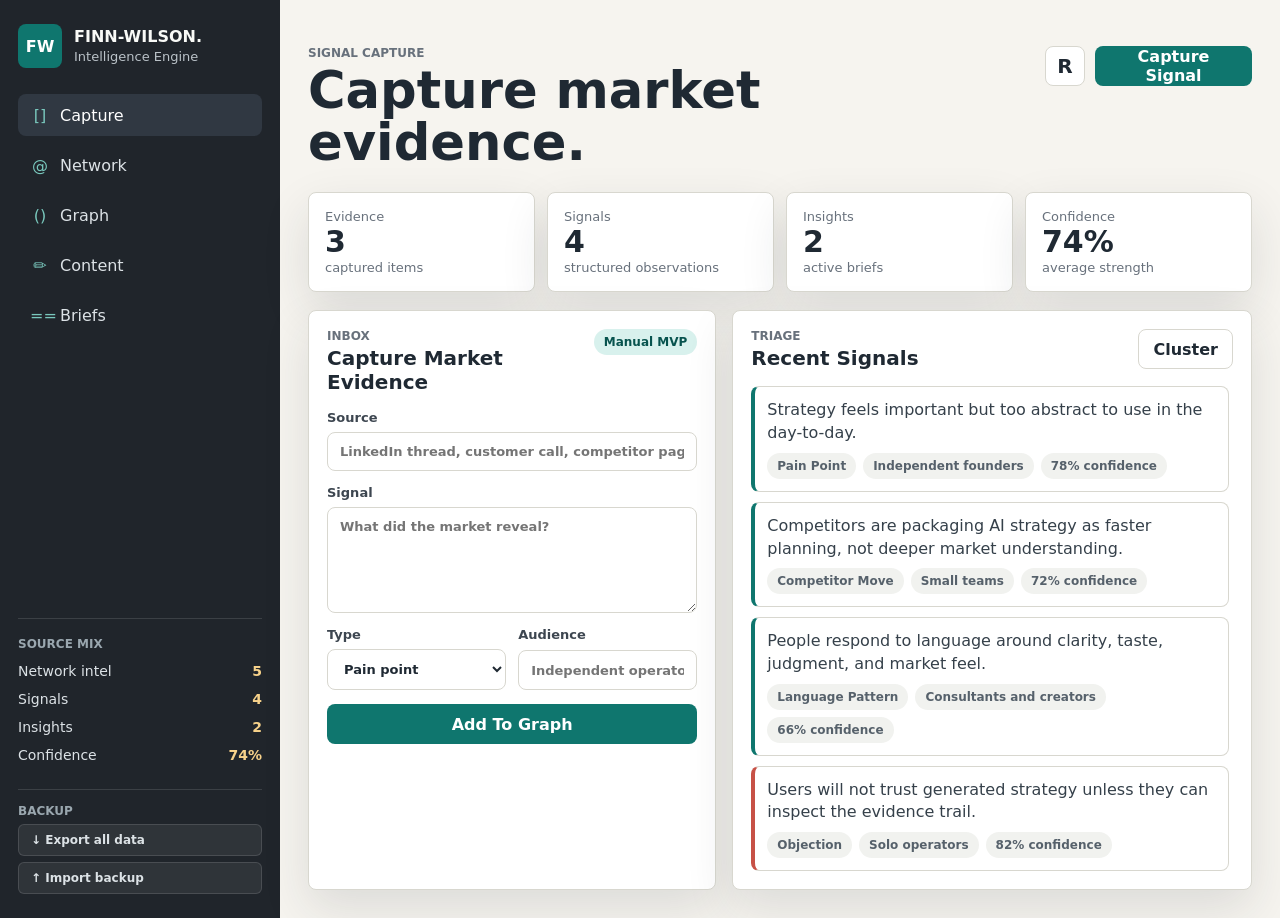
==== commit abf4e55d: "Add export/import backup — one-click JSON backup and restore" ====
--- a/app/index.html
+++ b/app/index.html
@@ -47,6 +47,15 @@
           <div class="source-row"><span>Insights</span><strong id="srcInsights">—</strong></div>
           <div class="source-row"><span>Confidence</span><strong id="srcConfidence">—</strong></div>
         </div>
+
+        <div class="data-panel">
+          <div class="panel-label">Backup</div>
+          <button class="data-btn" id="exportData" type="button">↓ Export all data</button>
+          <label class="data-btn-import">
+            ↑ Import backup
+            <input type="file" id="importData" accept=".json" style="display:none">
+          </label>
+        </div>
       </aside>
 
       <main class="main" id="mainContent">
--- a/app/styles.css
+++ b/app/styles.css
@@ -864,3 +864,31 @@
 /* Content view: break out of .main padding for full-bleed tool layout */
 #contentView { margin-top: 0 !important; }
 .content-panels { margin: 0 -28px -28px; border-radius: 0; border-left: none; border-right: none; height: calc(100vh - 52px); }
+
+/* Data / backup panel */
+.data-panel {
+  border-top: 1px solid rgba(255,255,255,0.12);
+  padding-top: 14px;
+  display: grid;
+  gap: 6px;
+}
+.data-panel .panel-label { color: #9aa7af; }
+.data-btn, .data-btn-import {
+  display: block;
+  width: 100%;
+  background: rgba(255,255,255,0.07);
+  border: 1px solid rgba(255,255,255,0.12);
+  border-radius: 6px;
+  color: #dce2e6;
+  font-size: 12px;
+  font-weight: 600;
+  padding: 8px 12px;
+  text-align: left;
+  cursor: pointer;
+  transition: background 0.1s;
+  font-family: inherit;
+}
+.data-btn:hover, .data-btn-import:hover {
+  background: rgba(255,255,255,0.13);
+  color: white;
+}
